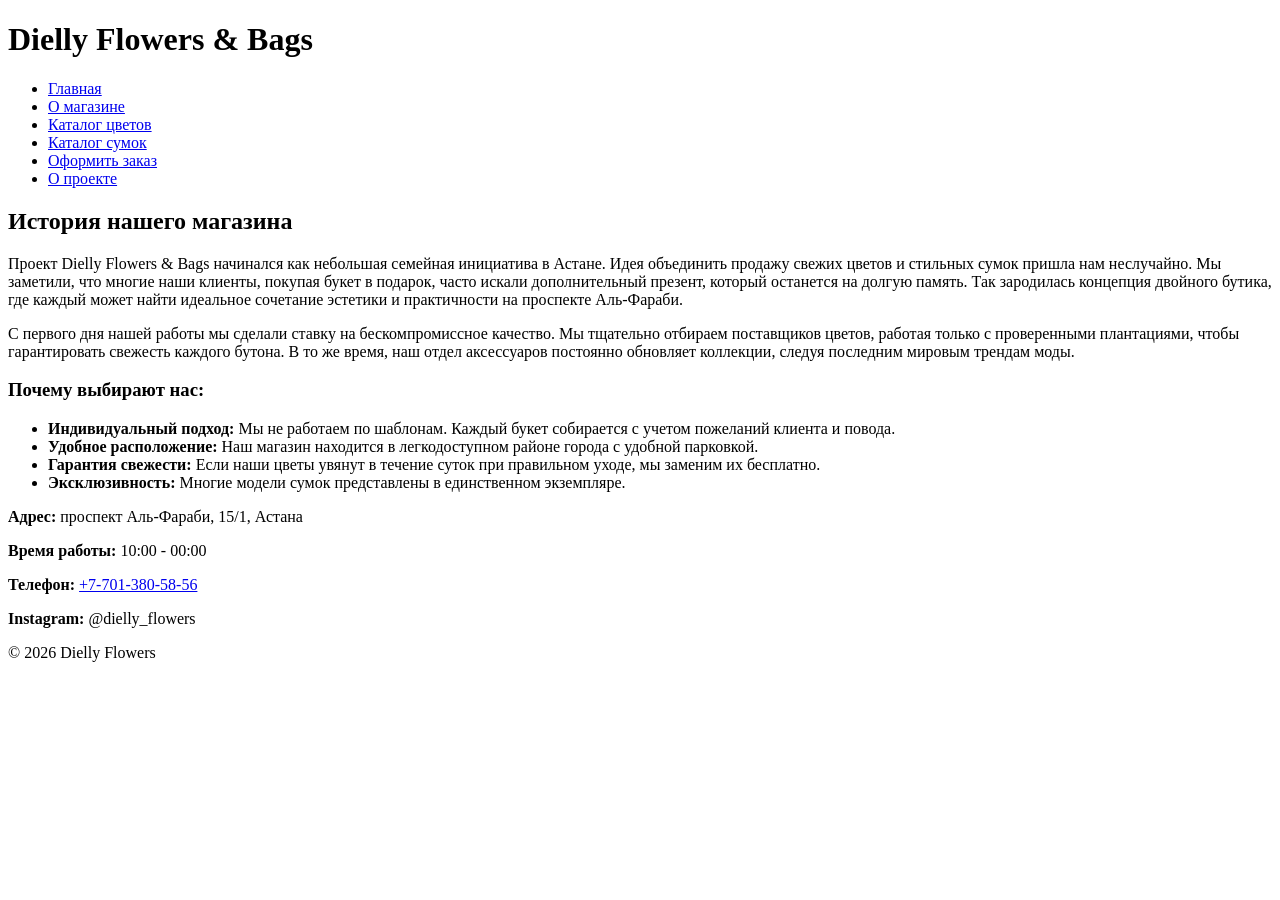
==== about.html @ 7dfc2966 "Complete Rasul's pages: index update, about, and bags" ====
<!DOCTYPE html>
<html lang="ru">
<head>
    <meta charset="UTF-8">
    <meta name="viewport" content="width=device-width, initial-scale=1.0">
    <!-- Автор страницы: Расул Тажгулов -->
    <meta name="author" content="Расул Тажгулов">
    <title>Dielly Flowers — О магазине</title>
</head>
<body>
    <header>
        <h1>Dielly Flowers & Bags</h1>
        <nav>
            <ul>
                <li><a href="index.html">Главная</a></li>
                <li><a href="about.html">О магазине</a></li>
                <li><a href="flowers.html">Каталог цветов</a></li>
                <li><a href="bags.html">Каталог сумок</a></li>
                <li><a href="order.html">Оформить заказ</a></li>
                <li><a href="colophon.html">О проекте</a></li>
            </ul>
        </nav>
    </header>

    <main>
        <section>
            <h2>История нашего магазина</h2>
            <p>Проект Dielly Flowers & Bags начинался как небольшая семейная инициатива в Астане. Идея объединить продажу свежих цветов и стильных сумок пришла нам неслучайно. Мы заметили, что многие наши клиенты, покупая букет в подарок, часто искали дополнительный презент, который останется на долгую память. Так зародилась концепция двойного бутика, где каждый может найти идеальное сочетание эстетики и практичности на проспекте Аль-Фараби.</p>
            <p>С первого дня нашей работы мы сделали ставку на бескомпромиссное качество. Мы тщательно отбираем поставщиков цветов, работая только с проверенными плантациями, чтобы гарантировать свежесть каждого бутона. В то же время, наш отдел аксессуаров постоянно обновляет коллекции, следуя последним мировым трендам моды.</p>
            
            <h3>Почему выбирают нас:</h3>
            <ul>
                <li><strong>Индивидуальный подход:</strong> Мы не работаем по шаблонам. Каждый букет собирается с учетом пожеланий клиента и повода.</li>
                <li><strong>Удобное расположение:</strong> Наш магазин находится в легкодоступном районе города с удобной парковкой.</li>
                <li><strong>Гарантия свежести:</strong> Если наши цветы увянут в течение суток при правильном уходе, мы заменим их бесплатно.</li>
                <li><strong>Эксклюзивность:</strong> Многие модели сумок представлены в единственном экземпляре.</li>
            </ul>
        </section>
    </main>

    <footer>
        <p><strong>Адрес:</strong> проспект Аль-Фараби, 15/1, Астана</p>
        <p><strong>Время работы:</strong> 10:00 - 00:00</p>
        <p><strong>Телефон:</strong> <a href="tel:+77013805856">+7-701-380-58-56</a></p>
        <p><strong>Instagram:</strong> @dielly_flowers</p>
        <p>&copy; 2026 Dielly Flowers</p>
    </footer>
</body>
</html>
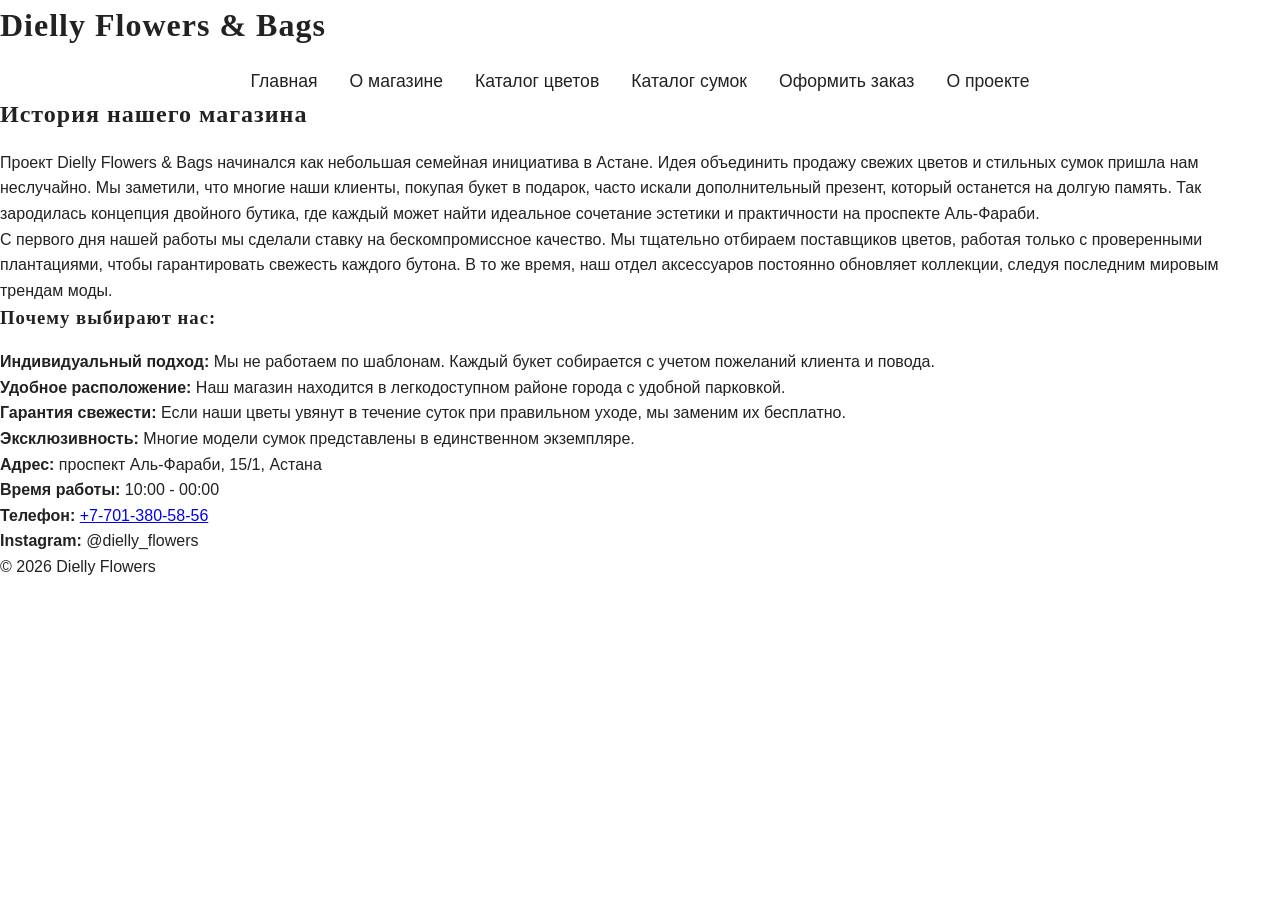
==== commit 12d56aec: "Update HTML structure and add base CSS" ====
--- a/about.html
+++ b/about.html
@@ -6,6 +6,8 @@
     <!-- Автор страницы: Расул Тажгулов -->
     <meta name="author" content="Расул Тажгулов">
     <title>Dielly Flowers — О магазине</title>
+    <link rel="stylesheet" href="base.css">
+    <link rel="stylesheet" href="rasul.css">
 </head>
 <body>
     <header>
@@ -46,4 +48,4 @@
         <p>&copy; 2026 Dielly Flowers</p>
     </footer>
 </body>
-</html>+</html>
--- a/base.css
+++ b/base.css
@@ -0,0 +1,59 @@
+/* 
+Цветовая палитра проекта:
+1. #ffffff (Белый) - Чистый фон для секций
+2. rgb(34, 34, 34) - Темно-серый для основного текста (читабельность)
+3. rgba(233, 30, 99, 0.8) - Розовый акцент для кнопок и важных элементов
+4. #f5f5f5 - Светло-серый для фона форм
+5. hotpink (Named color) - Цвет для эффектов наведения (hover)
+*/
+
+/* Универсальный селектор (*) и Box Model */
+* {
+    box-sizing: border-box; 
+    margin: 0;
+    padding: 0;
+}
+
+body {
+    /* 1-е семейство шрифтов с fallback */
+    font-family: 'Segoe UI', Tahoma, Geneva, Verdana, sans-serif; 
+    color: rgb(34, 34, 34);
+    font-size: 16px;
+    line-height: 1.6;
+    /* Margin collapse объяснение: У body margin 0. Если бы у тега h2 внутри был margin-top, 
+       без padding'а у body их отступы "схлопнулись" бы (margin collapse), сдвинув сам body вниз. */
+}
+
+h1, h2, h3, legend {
+    /* 2-е семейство шрифтов */
+    font-family: 'Georgia', serif; 
+    font-weight: 700;
+    letter-spacing: 1px;
+    margin-bottom: 1rem;
+}
+
+.main-header {
+    background-color: #ffffff;
+    border-bottom: 2px solid #f5f5f5;
+    padding: 1rem 2rem;
+}
+
+/* Flexbox для навигации */
+nav ul {
+    display: flex;
+    justify-content: center;
+    align-items: center;
+    gap: 2rem;
+    list-style: none; /* Убираем точки */
+}
+
+nav a {
+    text-decoration: none;
+    color: rgb(34, 34, 34);
+    font-size: 1.1rem;
+}
+
+/* Pseudo-classes */
+nav a:hover, nav a:focus {
+    color: hotpink;
+}
--- a/rasul.css
+++ b/rasul.css
@@ -0,0 +1,139 @@
+/* 1. Центрирование №1 (через margin auto) */
+.container {
+    width: 95%;
+    max-width: 1200px;
+    margin: 2rem auto; 
+}
+
+/* 2. Grid Layout (Сплит-экран 60/40) */
+/* Почему Grid, а не Flex: Grid идеально подходит для жесткого двумерного каркаса страницы, 
+   гарантируя точные пропорции 6/4 (fr) колонок независимо от внутреннего контента. */
+.auth-split-layout {
+    display: grid;
+    grid-template-columns: minmax(300px, 6fr) 4fr;
+    gap: 2rem;
+}
+
+/* Демонстрация элемента, занимающего несколько колонок (span) - для будущих каталогов */
+.grid-full-width-demo {
+    grid-column: 1 / span 2;
+}
+
+/* 3. Демонстрация Float и Clear */
+.float-img {
+    float: left;
+    width: 45%;
+    margin-right: 1.5rem;
+    border: 3px solid rgba(233, 30, 99, 0.8); 
+}
+
+.clearfix {
+    clear: both;
+    /* Если убрать clear: both, родительский контейнер может "схлопнуться" по высоте 
+       и не будет обхватывать плавающую картинку, ломая верстку ниже. */
+}
+
+/* 4. Flex-контейнер для внутренних элементов с wrap */
+fieldset {
+    display: flex;
+    flex-direction: column;
+    flex-wrap: wrap;
+    background-color: #ffffff;
+    padding: 2rem;
+    border: 1px solid #ccc;
+    position: relative; /* Relative: контейнер для абсолютных элементов внутри */
+}
+
+/* 5. Позиционирование: Static (по умолчанию) */
+.static-text {
+    position: static; 
+}
+
+/* 6. Позиционирование: Fixed (Кнопка чата висит на экране) */
+.chat-widget {
+    position: fixed;
+    bottom: 20px;
+    right: 20px;
+    background-color: rgb(34, 34, 34);
+    color: #ffffff;
+    padding: 10px 20px;
+    border-radius: 5px;
+    z-index: 100;
+}
+
+/* 7. Позиционирование: Absolute и Центрирование №3 (через transform) */
+.absolute-center-demo span {
+    position: absolute;
+    top: 50%;
+    left: 50%;
+    transform: translate(-50%, -50%);
+}
+
+/* 8. Центрирование №2 (через Flex) для футера */
+.flex-center {
+    display: flex;
+    justify-content: center;
+    align-items: center;
+    padding: 1.5rem;
+}
+
+/* --- СЕЛЕКТОРЫ И ИХ ДЕМОНСТРАЦИЯ --- */
+
+/* Attribute selector */
+input[type="text"], input[type="tel"], select {
+    width: 100%;
+    padding: 0.8rem;
+    margin-bottom: 1.5rem;
+    border: 1px solid #ccc;
+}
+
+/* Sibling (+) */
+label + input {
+    background-color: #fcfcfc;
+}
+
+/* Child (>) */
+nav > ul {
+    padding: 0;
+}
+
+/* Pseudo-element (::before) */
+.auth-promo h2::before {
+    content: "🌸 ";
+}
+
+/* Structural pseudo-class (:first-child) */
+fieldset label:first-child {
+    font-weight: bold;
+}
+
+/* Группировка (запятые) */
+.auth-promo, .auth-form-area {
+    padding: 1rem;
+}
+
+/* --- SPECIFICITY EXPERIMENT (Эксперимент со специфичностью) --- */
+
+/* Правило А: Селектор тега внутри класса. Вес: 0, 1, 1 */
+.auth-form-area button {
+    background-color: rgb(34, 34, 34);
+    color: white;
+}
+
+/* Правило Б: Селектор двух классов. Вес: 0, 2, 0 */
+.order-form .submit-btn {
+    background-color: rgba(233, 30, 99, 0.8);
+    color: white;
+    padding: 1rem;
+    border: none;
+    cursor: pointer;
+}
+/* Разрешение конфликта: Правило Б побеждает, так как вес 0,2,0 больше, чем 0,1,1. 
+   Чтобы это работало без !important, мы просто добавили класс .submit-btn на нашу кнопку в HTML. */
+
+
+/* Демонстрация !important */
+#order-title {
+    /* !important используется ТОЛЬКО здесь, чтобы гарантированно перебить любые стили для главного заголовка страницы */
+    font-size: 2.2rem !important;
+}
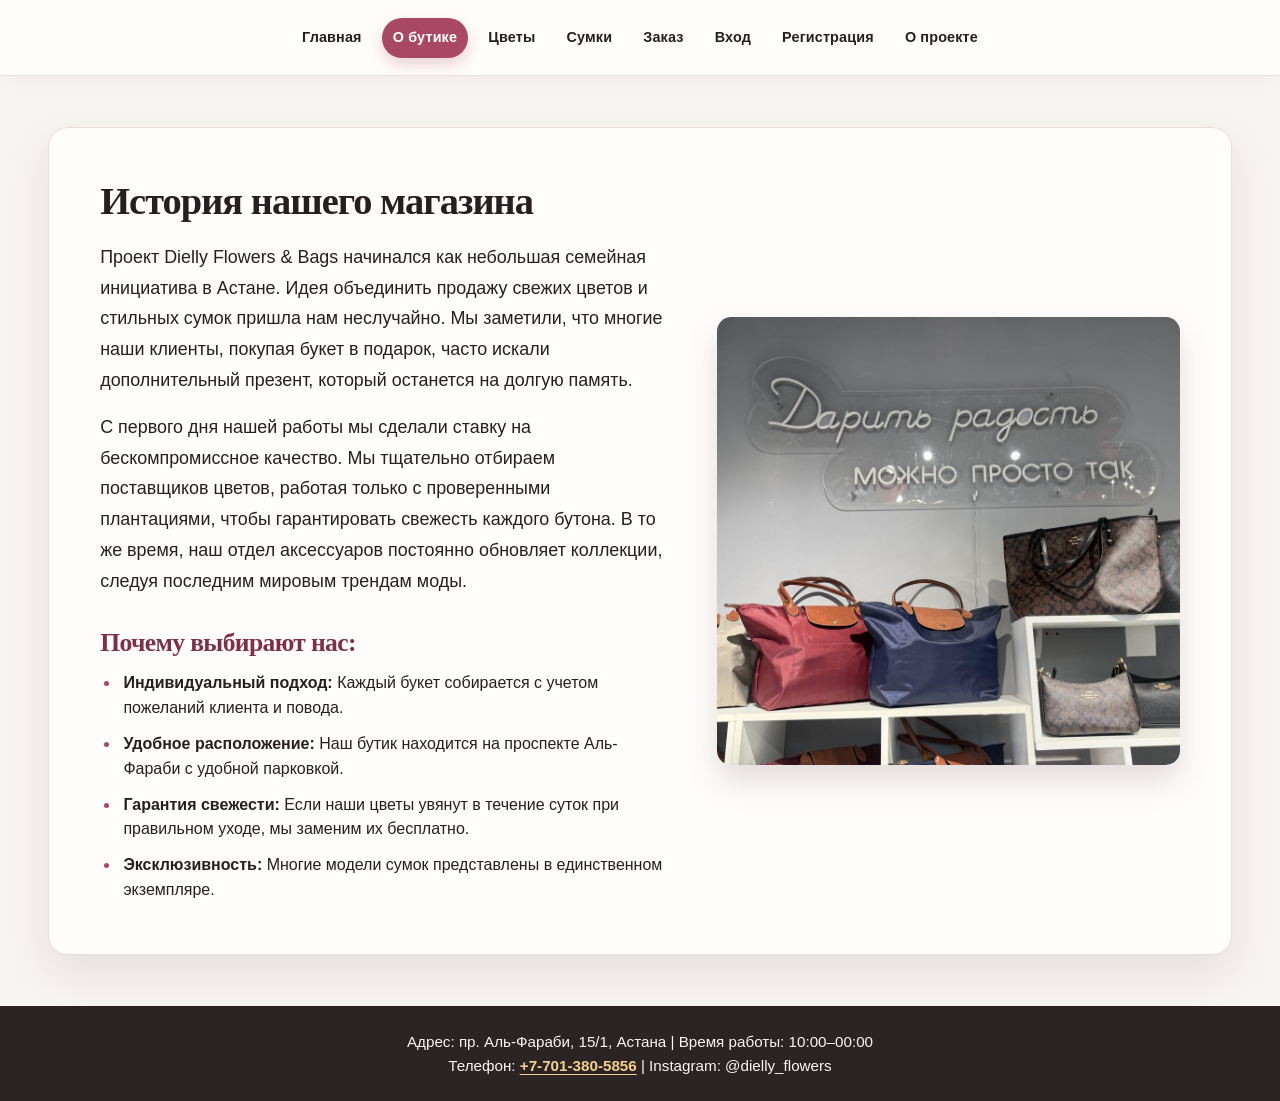
==== commit e8e2eacb: "feat(auth): implement 60/40 CSS Grid split-layout for login and register pages" ====
--- a/about.html
+++ b/about.html
@@ -3,49 +3,51 @@
 <head>
     <meta charset="UTF-8">
     <meta name="viewport" content="width=device-width, initial-scale=1.0">
-    <!-- Автор страницы: Расул Тажгулов -->
-    <meta name="author" content="Расул Тажгулов">
-    <title>Dielly Flowers — О магазине</title>
-    <link rel="stylesheet" href="base.css">
-    <link rel="stylesheet" href="rasul.css">
+    <meta name="author" content="Rassul Tazhgulov">
+    <title>О бутике — Dielly Flowers &amp; Bags</title>
+    <link rel="stylesheet" href="css/base.css">
+    <link rel="stylesheet" href="css/rasul.css">
 </head>
 <body>
     <header>
-        <h1>Dielly Flowers & Bags</h1>
         <nav>
             <ul>
                 <li><a href="index.html">Главная</a></li>
-                <li><a href="about.html">О магазине</a></li>
-                <li><a href="flowers.html">Каталог цветов</a></li>
-                <li><a href="bags.html">Каталог сумок</a></li>
-                <li><a href="order.html">Оформить заказ</a></li>
+                <li><a href="about.html" class="active">О бутике</a></li>
+                <li><a href="flowers.html">Цветы</a></li>
+                <li><a href="bags.html">Сумки</a></li>
+                <li><a href="order.html">Заказ</a></li>
+                <li><a href="login.html">Вход</a></li>
+                <li><a href="register.html">Регистрация</a></li>
                 <li><a href="colophon.html">О проекте</a></li>
             </ul>
         </nav>
     </header>
 
     <main>
-        <section>
-            <h2>История нашего магазина</h2>
-            <p>Проект Dielly Flowers & Bags начинался как небольшая семейная инициатива в Астане. Идея объединить продажу свежих цветов и стильных сумок пришла нам неслучайно. Мы заметили, что многие наши клиенты, покупая букет в подарок, часто искали дополнительный презент, который останется на долгую память. Так зародилась концепция двойного бутика, где каждый может найти идеальное сочетание эстетики и практичности на проспекте Аль-Фараби.</p>
-            <p>С первого дня нашей работы мы сделали ставку на бескомпромиссное качество. Мы тщательно отбираем поставщиков цветов, работая только с проверенными плантациями, чтобы гарантировать свежесть каждого бутона. В то же время, наш отдел аксессуаров постоянно обновляет коллекции, следуя последним мировым трендам моды.</p>
-            
-            <h3>Почему выбирают нас:</h3>
-            <ul>
-                <li><strong>Индивидуальный подход:</strong> Мы не работаем по шаблонам. Каждый букет собирается с учетом пожеланий клиента и повода.</li>
-                <li><strong>Удобное расположение:</strong> Наш магазин находится в легкодоступном районе города с удобной парковкой.</li>
-                <li><strong>Гарантия свежести:</strong> Если наши цветы увянут в течение суток при правильном уходе, мы заменим их бесплатно.</li>
-                <li><strong>Эксклюзивность:</strong> Многие модели сумок представлены в единственном экземпляре.</li>
-            </ul>
+        <section class="about-container">
+            <article class="about-content">
+                <h2>История нашего магазина</h2>
+                <p>Проект Dielly Flowers &amp; Bags начинался как небольшая семейная инициатива в Астане. Идея объединить продажу свежих цветов и стильных сумок пришла нам неслучайно. Мы заметили, что многие наши клиенты, покупая букет в подарок, часто искали дополнительный презент, который останется на долгую память.</p>
+                <p>С первого дня нашей работы мы сделали ставку на бескомпромиссное качество. Мы тщательно отбираем поставщиков цветов, работая только с проверенными плантациями, чтобы гарантировать свежесть каждого бутона. В то же время, наш отдел аксессуаров постоянно обновляет коллекции, следуя последним мировым трендам моды.</p>
+                <h3>Почему выбирают нас:</h3>
+                <ul>
+                    <li><strong>Индивидуальный подход:</strong> Каждый букет собирается с учетом пожеланий клиента и повода.</li>
+                    <li><strong>Удобное расположение:</strong> Наш бутик находится на проспекте Аль-Фараби с удобной парковкой.</li>
+                    <li><strong>Гарантия свежести:</strong> Если наши цветы увянут в течение суток при правильном уходе, мы заменим их бесплатно.</li>
+                    <li><strong>Эксклюзивность:</strong> Многие модели сумок представлены в единственном экземпляре.</li>
+                </ul>
+            </article>
+
+            <aside class="about-image">
+                <img src="images/1/about.jpg" alt="Витрина магазина Dielly с сумками и неоновой вывеской">
+            </aside>
         </section>
     </main>
 
     <footer>
-        <p><strong>Адрес:</strong> проспект Аль-Фараби, 15/1, Астана</p>
-        <p><strong>Время работы:</strong> 10:00 - 00:00</p>
-        <p><strong>Телефон:</strong> <a href="tel:+77013805856">+7-701-380-58-56</a></p>
-        <p><strong>Instagram:</strong> @dielly_flowers</p>
-        <p>&copy; 2026 Dielly Flowers</p>
+        <p>Адрес: пр. Аль-Фараби, 15/1, Астана | Время работы: 10:00–00:00</p>
+        <p>Телефон: <a href="tel:+77013805856">+7-701-380-5856</a> | Instagram: @dielly_flowers</p>
     </footer>
 </body>
 </html>
--- a/css/base.css
+++ b/css/base.css
@@ -0,0 +1,371 @@
+:root {
+    --ink: #25201f;
+    --muted: #756c68;
+    --paper: #fffdfb;
+    --canvas: #f8f4f1;
+    --line: #e9dfda;
+    --rose: #a94865;
+    --rose-dark: #7d3049;
+    --gold: #c69a56;
+    --shadow: 0 18px 45px rgba(58, 34, 39, 0.10);
+    --radius: 1.25rem;
+}
+
+* {
+    box-sizing: border-box;
+}
+
+html {
+    min-width: 320px;
+    scroll-behavior: smooth;
+}
+
+body {
+    min-height: 100vh;
+    margin: 0;
+    display: flex;
+    flex-direction: column;
+    background: var(--canvas);
+    color: var(--ink);
+    font-family: "Segoe UI", Tahoma, Geneva, Verdana, sans-serif;
+    font-size: 16px;
+    line-height: 1.5;
+    -webkit-font-smoothing: antialiased;
+}
+
+img {
+    display: block;
+    max-width: 100%;
+}
+
+a {
+    color: var(--rose-dark);
+    text-underline-offset: 0.2em;
+}
+
+a:hover,
+a:focus-visible {
+    color: var(--rose);
+}
+
+p {
+    margin: 0;
+    font-size: clamp(1rem, 0.96rem + 0.2vw, 1.125rem);
+    line-height: 1.72;
+}
+
+h1,
+h2,
+h3,
+h4,
+h5,
+h6 {
+    margin: 0;
+    color: var(--ink);
+    font-family: Georgia, "Times New Roman", serif;
+    font-weight: 600;
+    line-height: 1.12;
+    letter-spacing: -0.025em;
+}
+
+h1 {
+    font-size: clamp(2.35rem, 4vw, 4.25rem);
+}
+
+h2 {
+    font-size: clamp(1.9rem, 3vw, 3rem);
+}
+
+h3 {
+    font-size: clamp(1.3rem, 2vw, 1.7rem);
+}
+
+header {
+    position: sticky;
+    top: 0;
+    z-index: 10;
+    border-bottom: 1px solid rgba(233, 223, 218, 0.9);
+    background: rgba(255, 253, 251, 0.94);
+    box-shadow: 0 4px 24px rgba(58, 34, 39, 0.04);
+    backdrop-filter: blur(14px);
+}
+
+nav {
+    width: min(100% - 2rem, 80rem);
+    margin: 0 auto;
+}
+
+nav ul {
+    display: flex;
+    flex-wrap: wrap;
+    align-items: center;
+    justify-content: center;
+    gap: 0.35rem 0.55rem;
+    min-height: 4.7rem;
+    margin: 0;
+    padding: 0.6rem 0;
+    list-style: none;
+}
+
+nav a {
+    display: inline-flex;
+    align-items: center;
+    min-height: 2.5rem;
+    padding: 0.45rem 0.7rem;
+    border-radius: 999px;
+    color: var(--ink);
+    font-size: 0.9rem;
+    font-weight: 700;
+    letter-spacing: 0.01em;
+    text-decoration: none;
+    transition: background-color 180ms ease, color 180ms ease, transform 180ms ease;
+}
+
+nav a:hover,
+nav a:focus-visible {
+    background: #f6eaee;
+    color: var(--rose-dark);
+}
+
+nav a.active {
+    background: var(--rose);
+    color: #fff;
+    box-shadow: 0 7px 16px rgba(169, 72, 101, 0.24);
+}
+
+nav a:focus-visible,
+input:focus-visible,
+select:focus-visible,
+textarea:focus-visible,
+button:focus-visible {
+    outline: 3px solid rgba(198, 154, 86, 0.6);
+    outline-offset: 3px;
+}
+
+main {
+    width: min(100% - 2rem, 80rem);
+    flex: 1;
+    margin: 0 auto;
+    padding: clamp(2rem, 4vw, 4.5rem) 0;
+}
+
+main:has(.auth-split-layout) {
+    width: 100%;
+    max-width: none;
+    padding: 0;
+}
+
+footer {
+    margin-top: auto;
+    padding: 1.5rem 1rem;
+    background: #2c2424;
+    color: #fbf6f3;
+    text-align: center;
+}
+
+footer p {
+    font-size: 0.95rem;
+    line-height: 1.55;
+}
+
+footer a {
+    color: #f3cf8d;
+    font-weight: 700;
+}
+
+form {
+    width: 100%;
+}
+
+main > section > form {
+    max-width: 42rem;
+    margin: 0 auto;
+    padding: clamp(1.25rem, 4vw, 2.5rem);
+    border: 1px solid var(--line);
+    border-radius: var(--radius);
+    background: var(--paper);
+    box-shadow: var(--shadow);
+}
+
+fieldset {
+    min-width: 0;
+    margin: 0;
+    padding: clamp(1.2rem, 3vw, 2rem);
+    border: 1px solid var(--line);
+    border-radius: 0.9rem;
+}
+
+legend {
+    padding: 0 0.55rem;
+    color: var(--rose-dark);
+    font-family: Georgia, "Times New Roman", serif;
+    font-size: clamp(1.35rem, 2vw, 1.7rem);
+    font-weight: 600;
+}
+
+label {
+    display: block;
+    margin: 1.1rem 0 0.45rem;
+    color: var(--ink);
+    font-size: 0.95rem;
+    font-weight: 700;
+}
+
+input,
+select,
+textarea {
+    width: 100%;
+    min-height: 3rem;
+    padding: 0.7rem 0.8rem;
+    border: 1px solid #d9cbc6;
+    border-radius: 0.65rem;
+    background: #fff;
+    color: var(--ink);
+    font: inherit;
+    line-height: 1.4;
+    transition: border-color 180ms ease, box-shadow 180ms ease;
+}
+
+textarea {
+    min-height: 7rem;
+    resize: vertical;
+}
+
+input:focus,
+select:focus,
+textarea:focus {
+    border-color: var(--rose);
+    box-shadow: 0 0 0 4px rgba(169, 72, 101, 0.12);
+    outline: none;
+}
+
+button,
+.buy-btn {
+    display: inline-flex;
+    align-items: center;
+    justify-content: center;
+    min-height: 3rem;
+    padding: 0.7rem 1.2rem;
+    border: 1px solid transparent;
+    border-radius: 999px;
+    background: var(--rose);
+    color: #fff;
+    font: inherit;
+    font-weight: 700;
+    text-decoration: none;
+    cursor: pointer;
+    transition: background-color 180ms ease, box-shadow 180ms ease, transform 180ms ease;
+}
+
+button:hover,
+.buy-btn:hover,
+button:focus-visible,
+.buy-btn:focus-visible {
+    background: var(--rose-dark);
+    color: #fff;
+    box-shadow: 0 10px 20px rgba(125, 48, 73, 0.22);
+    transform: translateY(-1px);
+}
+
+.auth-split-layout {
+    display: grid;
+    grid-template-columns: 60% 40%;
+    width: 100%;
+    min-height: max(36rem, calc(100dvh - 9.25rem));
+    margin: 0;
+    overflow: hidden;
+    background: var(--paper);
+    box-shadow: 0 20px 48px rgba(58, 34, 39, 0.11);
+}
+
+.auth-promo,
+.auth-form-area {
+    min-width: 0;
+}
+
+.auth-promo {
+    display: flex;
+    flex-direction: column;
+    justify-content: center;
+    padding: clamp(2rem, 5vw, 5.5rem);
+    background: linear-gradient(135deg, rgba(92, 31, 52, 0.9), rgba(169, 72, 101, 0.66)), #8f4057;
+    color: #fff;
+}
+
+.auth-promo h2 {
+    max-width: 11ch;
+    color: #fff;
+}
+
+.auth-promo p {
+    max-width: 38rem;
+    margin-top: 1.25rem;
+    color: rgba(255, 255, 255, 0.9);
+}
+
+.auth-promo img {
+    width: min(100%, 32rem);
+    max-height: 20rem;
+    margin-top: 2rem;
+    border: 5px solid rgba(255, 255, 255, 0.52);
+    border-radius: 1rem;
+    object-fit: cover;
+    box-shadow: 0 18px 34px rgba(42, 17, 26, 0.28);
+}
+
+.auth-form-area {
+    display: grid;
+    place-items: center;
+    padding: clamp(1.5rem, 4vw, 4.5rem);
+    background: var(--paper);
+}
+
+.auth-form-area form {
+    width: min(100%, 28rem);
+}
+
+.auth-form-area fieldset {
+    background: #fff;
+    box-shadow: var(--shadow);
+}
+
+.auth-form-area form > p {
+    margin-top: 1rem;
+    text-align: center;
+    font-size: 0.98rem;
+}
+
+.auth-form-area button {
+    width: 100%;
+    margin-top: 1.5rem;
+}
+
+@media (max-width: 760px) {
+    nav ul {
+        gap: 0.15rem;
+    }
+
+    nav a {
+        min-height: 2.25rem;
+        padding: 0.35rem 0.55rem;
+        font-size: 0.8rem;
+    }
+
+    main {
+        width: min(100% - 1.25rem, 80rem);
+        padding: 1.5rem 0 2.75rem;
+    }
+
+    .auth-split-layout {
+        grid-template-columns: 1fr;
+        min-height: auto;
+    }
+
+    .auth-promo {
+        min-height: 29rem;
+    }
+
+    .auth-form-area {
+        padding-block: 2.5rem;
+    }
+}
--- a/css/rasul.css
+++ b/css/rasul.css
@@ -0,0 +1,144 @@
+.catalog-grid {
+    display: grid;
+    grid-template-columns: repeat(auto-fit, minmax(min(100%, 16rem), 1fr));
+    gap: clamp(1rem, 2.5vw, 2rem);
+}
+
+.category-title {
+    grid-column: 1 / -1;
+    max-width: 18ch;
+    margin: 0 auto clamp(0.5rem, 2vw, 1.5rem);
+    text-align: center;
+}
+
+.product-card {
+    position: relative;
+    display: flex;
+    flex-direction: column;
+    align-items: flex-start;
+    min-width: 0;
+    min-height: 100%;
+    padding: 1rem;
+    overflow: hidden;
+    border: 1px solid var(--line);
+    border-radius: 1rem;
+    background: var(--paper);
+    box-shadow: 0 9px 24px rgba(58, 34, 39, 0.07);
+    transition: transform 180ms ease, box-shadow 180ms ease;
+}
+
+.product-card:hover {
+    transform: translateY(-5px);
+    box-shadow: 0 18px 34px rgba(58, 34, 39, 0.13);
+}
+
+.product-card img {
+    width: 100%;
+    aspect-ratio: 4 / 4.5;
+    border-radius: 0.7rem;
+    object-fit: cover;
+}
+
+.product-card h3 {
+    margin-top: 1.1rem;
+}
+
+.product-card p {
+    margin-top: 0.55rem;
+    color: var(--muted);
+    font-size: 1rem;
+}
+
+.product-price {
+    margin: 1.1rem 0;
+    color: var(--rose-dark);
+    font-size: 1.3rem;
+    font-weight: 800;
+}
+
+.product-card .buy-btn {
+    width: 100%;
+    margin-top: auto;
+}
+
+.badge-hit {
+    position: absolute;
+    top: 1.65rem;
+    left: 1.65rem;
+    z-index: 1;
+    padding: 0.35rem 0.65rem;
+    border-radius: 999px;
+    background: var(--gold);
+    color: #33251f;
+    font-size: 0.78rem;
+    font-weight: 800;
+    letter-spacing: 0.02em;
+}
+
+.about-container {
+    display: grid;
+    grid-template-columns: minmax(0, 1.1fr) minmax(16rem, 0.9fr);
+    align-items: center;
+    gap: clamp(1.5rem, 4vw, 4rem);
+    max-width: 74rem;
+    margin: 0 auto;
+    padding: clamp(1.5rem, 4vw, 3.5rem);
+    border: 1px solid var(--line);
+    border-radius: var(--radius);
+    background: var(--paper);
+    box-shadow: var(--shadow);
+}
+
+.about-content h2 {
+    margin-bottom: 1.2rem;
+}
+
+.about-content h3 {
+    margin-top: 2rem;
+    margin-bottom: 0.85rem;
+    color: var(--rose-dark);
+}
+
+.about-content p + p {
+    margin-top: 1rem;
+}
+
+.about-content ul {
+    display: grid;
+    gap: 0.7rem;
+    margin: 0;
+    padding-left: 1.25rem;
+}
+
+.about-content li {
+    padding-left: 0.2rem;
+    font-size: 1rem;
+    line-height: 1.55;
+}
+
+.about-content li::marker {
+    color: var(--rose);
+}
+
+.about-image img {
+    width: 100%;
+    min-height: 28rem;
+    border-radius: 0.9rem;
+    object-fit: cover;
+    box-shadow: 0 16px 32px rgba(58, 34, 39, 0.15);
+}
+
+@media (max-width: 760px) {
+    .about-container {
+        grid-template-columns: 1fr;
+    }
+
+    .about-image {
+        order: -1;
+    }
+
+    .about-image img {
+        min-height: 19rem;
+        max-height: 28rem;
+    }
+}
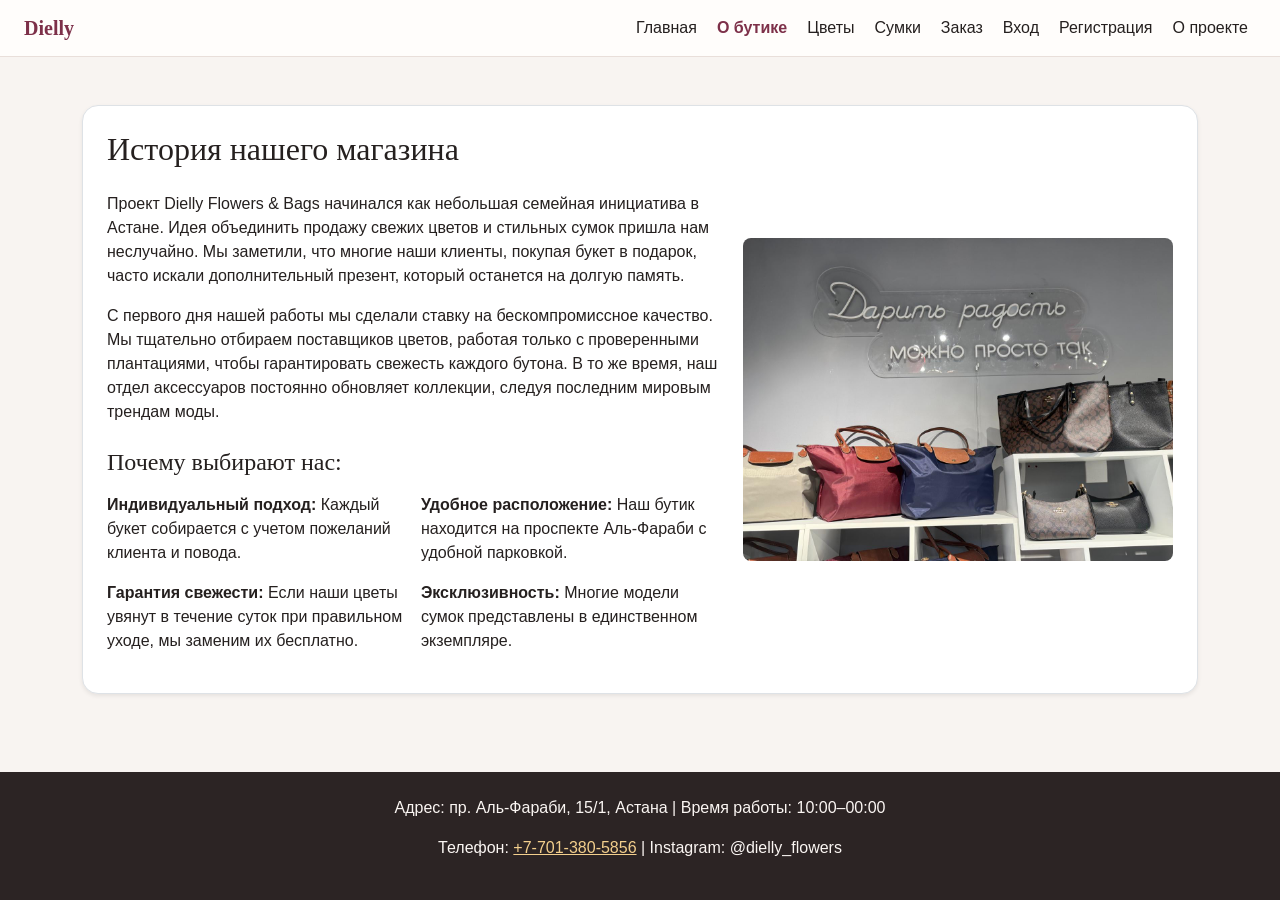
==== commit d186e8cc: "Add Bootstrap layout" ====
--- a/about.html
+++ b/about.html
@@ -5,49 +5,63 @@
     <meta name="viewport" content="width=device-width, initial-scale=1.0">
     <meta name="author" content="Rassul Tazhgulov">
     <title>О бутике — Dielly Flowers &amp; Bags</title>
+    <!-- Bootstrap 5.3.8 -->
+    <link href="https://cdn.jsdelivr.net/npm/bootstrap@5.3.8/dist/css/bootstrap.min.css" rel="stylesheet" integrity="sha384-sRIl4kxILFvY47J16cr9ZwB07vP4J8+LH7qKQnuqkuIAvNWLzeN8tE5YBujZqJLB" crossorigin="anonymous">
     <link rel="stylesheet" href="css/base.css">
     <link rel="stylesheet" href="css/rasul.css">
 </head>
-<body>
-    <header>
-        <nav>
-            <ul>
-                <li><a href="index.html">Главная</a></li>
-                <li><a href="about.html" class="active">О бутике</a></li>
-                <li><a href="flowers.html">Цветы</a></li>
-                <li><a href="bags.html">Сумки</a></li>
-                <li><a href="order.html">Заказ</a></li>
-                <li><a href="login.html">Вход</a></li>
-                <li><a href="register.html">Регистрация</a></li>
-                <li><a href="colophon.html">О проекте</a></li>
-            </ul>
+<body class="d-flex flex-column min-vh-100">
+    <header class="site-header">
+        <nav class="navbar navbar-expand-xl" aria-label="Основная навигация">
+            <div class="container-fluid px-3 px-lg-4">
+                <a class="navbar-brand fw-semibold" href="index.html">Dielly</a>
+                <button class="navbar-toggler" type="button" data-bs-toggle="collapse" data-bs-target="#siteNav" aria-controls="siteNav" aria-expanded="false" aria-label="Открыть меню">
+                    <span class="navbar-toggler-icon"></span>
+                </button>
+                <div class="collapse navbar-collapse" id="siteNav">
+                    <ul class="navbar-nav ms-auto align-items-xl-center gap-xl-1">
+                        <li class="nav-item"><a class="nav-link" href="index.html">Главная</a></li>
+                        <li class="nav-item"><a class="nav-link active" aria-current="page" href="about.html">О бутике</a></li>
+                        <li class="nav-item"><a class="nav-link" href="flowers.html">Цветы</a></li>
+                        <li class="nav-item"><a class="nav-link" href="bags.html">Сумки</a></li>
+                        <li class="nav-item"><a class="nav-link" href="order.html">Заказ</a></li>
+                        <li class="nav-item"><a class="nav-link" href="login.html">Вход</a></li>
+                        <li class="nav-item"><a class="nav-link" href="register.html">Регистрация</a></li>
+                        <li class="nav-item"><a class="nav-link" href="colophon.html">О проекте</a></li>
+                    </ul>
+                </div>
+            </div>
         </nav>
     </header>
 
-    <main>
-        <section class="about-container">
-            <article class="about-content">
-                <h2>История нашего магазина</h2>
-                <p>Проект Dielly Flowers &amp; Bags начинался как небольшая семейная инициатива в Астане. Идея объединить продажу свежих цветов и стильных сумок пришла нам неслучайно. Мы заметили, что многие наши клиенты, покупая букет в подарок, часто искали дополнительный презент, который останется на долгую память.</p>
-                <p>С первого дня нашей работы мы сделали ставку на бескомпромиссное качество. Мы тщательно отбираем поставщиков цветов, работая только с проверенными плантациями, чтобы гарантировать свежесть каждого бутона. В то же время, наш отдел аксессуаров постоянно обновляет коллекции, следуя последним мировым трендам моды.</p>
-                <h3>Почему выбирают нас:</h3>
-                <ul>
-                    <li><strong>Индивидуальный подход:</strong> Каждый букет собирается с учетом пожеланий клиента и повода.</li>
-                    <li><strong>Удобное расположение:</strong> Наш бутик находится на проспекте Аль-Фараби с удобной парковкой.</li>
-                    <li><strong>Гарантия свежести:</strong> Если наши цветы увянут в течение суток при правильном уходе, мы заменим их бесплатно.</li>
-                    <li><strong>Эксклюзивность:</strong> Многие модели сумок представлены в единственном экземпляре.</li>
-                </ul>
-            </article>
+    <main class="container py-5">
+        <section class="bg-white border rounded-4 shadow-sm p-3 p-md-4">
+            <div class="row g-4 align-items-center">
+                <article class="col-12 col-lg-7">
+                    <h1 class="h2 mb-4">История нашего магазина</h1>
+                    <p>Проект Dielly Flowers &amp; Bags начинался как небольшая семейная инициатива в Астане. Идея объединить продажу свежих цветов и стильных сумок пришла нам неслучайно. Мы заметили, что многие наши клиенты, покупая букет в подарок, часто искали дополнительный презент, который останется на долгую память.</p>
+                    <p>С первого дня нашей работы мы сделали ставку на бескомпромиссное качество. Мы тщательно отбираем поставщиков цветов, работая только с проверенными плантациями, чтобы гарантировать свежесть каждого бутона. В то же время, наш отдел аксессуаров постоянно обновляет коллекции, следуя последним мировым трендам моды.</p>
+                    <h2 class="h4 mt-4 mb-3">Почему выбирают нас:</h2>
+                    <!-- Nested Bootstrap grid: the existing reasons form two columns on wider screens. -->
+                    <ul class="row g-3 list-unstyled">
+                        <li class="col-12 col-sm-6"><strong>Индивидуальный подход:</strong> Каждый букет собирается с учетом пожеланий клиента и повода.</li>
+                        <li class="col-12 col-sm-6"><strong>Удобное расположение:</strong> Наш бутик находится на проспекте Аль-Фараби с удобной парковкой.</li>
+                        <li class="col-12 col-sm-6"><strong>Гарантия свежести:</strong> Если наши цветы увянут в течение суток при правильном уходе, мы заменим их бесплатно.</li>
+                        <li class="col-12 col-sm-6"><strong>Эксклюзивность:</strong> Многие модели сумок представлены в единственном экземпляре.</li>
+                    </ul>
+                </article>
 
-            <aside class="about-image">
-                <img src="images/1/about.jpg" alt="Витрина магазина Dielly с сумками и неоновой вывеской">
-            </aside>
+                <aside class="col-12 col-lg-5 order-first order-lg-last">
+                    <img src="images/1/about.jpg" alt="Витрина магазина Dielly с сумками и неоновой вывеской" class="img-fluid rounded-3 about-photo">
+                </aside>
+            </div>
         </section>
     </main>
 
-    <footer>
+    <footer class="mt-auto py-4 text-center">
         <p>Адрес: пр. Аль-Фараби, 15/1, Астана | Время работы: 10:00–00:00</p>
         <p>Телефон: <a href="tel:+77013805856">+7-701-380-5856</a> | Instagram: @dielly_flowers</p>
     </footer>
+    <script src="https://cdn.jsdelivr.net/npm/bootstrap@5.3.8/dist/js/bootstrap.bundle.min.js" integrity="sha384-FKyoEForCGlyvwx9Hj09JcYn3nv7wiPVlz7YYwJrWVcXK/BmnVDxM+D2scQbITxI" crossorigin="anonymous"></script>
 </body>
 </html>
--- a/css/base.css
+++ b/css/base.css
@@ -1,371 +1,61 @@
 :root {
-    --ink: #25201f;
-    --muted: #756c68;
-    --paper: #fffdfb;
-    --canvas: #f8f4f1;
-    --line: #e9dfda;
     --rose: #a94865;
     --rose-dark: #7d3049;
-    --gold: #c69a56;
-    --shadow: 0 18px 45px rgba(58, 34, 39, 0.10);
-    --radius: 1.25rem;
-}
-
-* {
-    box-sizing: border-box;
-}
-
-html {
-    min-width: 320px;
-    scroll-behavior: smooth;
+    --canvas: #f8f4f1;
 }
 
 body {
-    min-height: 100vh;
-    margin: 0;
-    display: flex;
-    flex-direction: column;
     background: var(--canvas);
-    color: var(--ink);
-    font-family: "Segoe UI", Tahoma, Geneva, Verdana, sans-serif;
-    font-size: 16px;
-    line-height: 1.5;
-    -webkit-font-smoothing: antialiased;
+    color: #25201f;
+    font-family: "Segoe UI", Tahoma, sans-serif;
 }
 
-img {
-    display: block;
-    max-width: 100%;
+h1, h2, h3, .navbar-brand, legend {
+    font-family: Georgia, "Times New Roman", serif;
 }
 
-a {
-    color: var(--rose-dark);
-    text-underline-offset: 0.2em;
+a { color: var(--rose-dark); }
+a:hover { color: var(--rose); }
+
+.site-header {
+    background: #fffdfb;
+    border-bottom: 1px solid #e9dfda;
 }
 
-a:hover,
-a:focus-visible {
-    color: var(--rose);
+.navbar-brand, .navbar-brand:hover { color: var(--rose-dark); }
+.navbar .nav-link { color: #25201f; }
+.navbar .nav-link:hover { color: var(--rose-dark); }
+.navbar .nav-link.active { color: var(--rose-dark); font-weight: 700; }
+
+.btn-primary {
+    --bs-btn-bg: var(--rose);
+    --bs-btn-border-color: var(--rose);
+    --bs-btn-hover-bg: var(--rose-dark);
+    --bs-btn-hover-border-color: var(--rose-dark);
+    --bs-btn-disabled-bg: var(--rose);
+    --bs-btn-disabled-border-color: var(--rose);
 }
 
-p {
-    margin: 0;
-    font-size: clamp(1rem, 0.96rem + 0.2vw, 1.125rem);
-    line-height: 1.72;
+.btn-outline-primary {
+    --bs-btn-color: var(--rose-dark);
+    --bs-btn-border-color: var(--rose);
+    --bs-btn-hover-bg: var(--rose);
+    --bs-btn-hover-border-color: var(--rose);
 }
 
-h1,
-h2,
-h3,
-h4,
-h5,
-h6 {
-    margin: 0;
-    color: var(--ink);
-    font-family: Georgia, "Times New Roman", serif;
-    font-weight: 600;
-    line-height: 1.12;
-    letter-spacing: -0.025em;
+.form-control:focus, .form-select:focus {
+    border-color: var(--rose);
+    box-shadow: 0 0 0 .25rem rgba(169, 72, 101, .15);
 }
 
-h1 {
-    font-size: clamp(2.35rem, 4vw, 4.25rem);
-}
+.product-price { color: var(--rose-dark); }
+.product-photo { aspect-ratio: 4 / 4.5; object-fit: cover; }
+.auth-promo { background: var(--rose-dark); }
+.auth-promo h2 { color: #fff; }
+.auth-photo { max-height: 20rem; object-fit: cover; }
+.auth-form { width: min(100%, 28rem); }
+.order-section { max-width: 42rem; }
 
-h2 {
-    font-size: clamp(1.9rem, 3vw, 3rem);
-}
-
-h3 {
-    font-size: clamp(1.3rem, 2vw, 1.7rem);
-}
-
-header {
-    position: sticky;
-    top: 0;
-    z-index: 10;
-    border-bottom: 1px solid rgba(233, 223, 218, 0.9);
-    background: rgba(255, 253, 251, 0.94);
-    box-shadow: 0 4px 24px rgba(58, 34, 39, 0.04);
-    backdrop-filter: blur(14px);
-}
-
-nav {
-    width: min(100% - 2rem, 80rem);
-    margin: 0 auto;
-}
-
-nav ul {
-    display: flex;
-    flex-wrap: wrap;
-    align-items: center;
-    justify-content: center;
-    gap: 0.35rem 0.55rem;
-    min-height: 4.7rem;
-    margin: 0;
-    padding: 0.6rem 0;
-    list-style: none;
-}
-
-nav a {
-    display: inline-flex;
-    align-items: center;
-    min-height: 2.5rem;
-    padding: 0.45rem 0.7rem;
-    border-radius: 999px;
-    color: var(--ink);
-    font-size: 0.9rem;
-    font-weight: 700;
-    letter-spacing: 0.01em;
-    text-decoration: none;
-    transition: background-color 180ms ease, color 180ms ease, transform 180ms ease;
-}
-
-nav a:hover,
-nav a:focus-visible {
-    background: #f6eaee;
-    color: var(--rose-dark);
-}
-
-nav a.active {
-    background: var(--rose);
-    color: #fff;
-    box-shadow: 0 7px 16px rgba(169, 72, 101, 0.24);
-}
-
-nav a:focus-visible,
-input:focus-visible,
-select:focus-visible,
-textarea:focus-visible,
-button:focus-visible {
-    outline: 3px solid rgba(198, 154, 86, 0.6);
-    outline-offset: 3px;
-}
-
-main {
-    width: min(100% - 2rem, 80rem);
-    flex: 1;
-    margin: 0 auto;
-    padding: clamp(2rem, 4vw, 4.5rem) 0;
-}
-
-main:has(.auth-split-layout) {
-    width: 100%;
-    max-width: none;
-    padding: 0;
-}
-
-footer {
-    margin-top: auto;
-    padding: 1.5rem 1rem;
-    background: #2c2424;
-    color: #fbf6f3;
-    text-align: center;
-}
-
-footer p {
-    font-size: 0.95rem;
-    line-height: 1.55;
-}
-
-footer a {
-    color: #f3cf8d;
-    font-weight: 700;
-}
-
-form {
-    width: 100%;
-}
-
-main > section > form {
-    max-width: 42rem;
-    margin: 0 auto;
-    padding: clamp(1.25rem, 4vw, 2.5rem);
-    border: 1px solid var(--line);
-    border-radius: var(--radius);
-    background: var(--paper);
-    box-shadow: var(--shadow);
-}
-
-fieldset {
-    min-width: 0;
-    margin: 0;
-    padding: clamp(1.2rem, 3vw, 2rem);
-    border: 1px solid var(--line);
-    border-radius: 0.9rem;
-}
-
-legend {
-    padding: 0 0.55rem;
-    color: var(--rose-dark);
-    font-family: Georgia, "Times New Roman", serif;
-    font-size: clamp(1.35rem, 2vw, 1.7rem);
-    font-weight: 600;
-}
-
-label {
-    display: block;
-    margin: 1.1rem 0 0.45rem;
-    color: var(--ink);
-    font-size: 0.95rem;
-    font-weight: 700;
-}
-
-input,
-select,
-textarea {
-    width: 100%;
-    min-height: 3rem;
-    padding: 0.7rem 0.8rem;
-    border: 1px solid #d9cbc6;
-    border-radius: 0.65rem;
-    background: #fff;
-    color: var(--ink);
-    font: inherit;
-    line-height: 1.4;
-    transition: border-color 180ms ease, box-shadow 180ms ease;
-}
-
-textarea {
-    min-height: 7rem;
-    resize: vertical;
-}
-
-input:focus,
-select:focus,
-textarea:focus {
-    border-color: var(--rose);
-    box-shadow: 0 0 0 4px rgba(169, 72, 101, 0.12);
-    outline: none;
-}
-
-button,
-.buy-btn {
-    display: inline-flex;
-    align-items: center;
-    justify-content: center;
-    min-height: 3rem;
-    padding: 0.7rem 1.2rem;
-    border: 1px solid transparent;
-    border-radius: 999px;
-    background: var(--rose);
-    color: #fff;
-    font: inherit;
-    font-weight: 700;
-    text-decoration: none;
-    cursor: pointer;
-    transition: background-color 180ms ease, box-shadow 180ms ease, transform 180ms ease;
-}
-
-button:hover,
-.buy-btn:hover,
-button:focus-visible,
-.buy-btn:focus-visible {
-    background: var(--rose-dark);
-    color: #fff;
-    box-shadow: 0 10px 20px rgba(125, 48, 73, 0.22);
-    transform: translateY(-1px);
-}
-
-.auth-split-layout {
-    display: grid;
-    grid-template-columns: 60% 40%;
-    width: 100%;
-    min-height: max(36rem, calc(100dvh - 9.25rem));
-    margin: 0;
-    overflow: hidden;
-    background: var(--paper);
-    box-shadow: 0 20px 48px rgba(58, 34, 39, 0.11);
-}
-
-.auth-promo,
-.auth-form-area {
-    min-width: 0;
-}
-
-.auth-promo {
-    display: flex;
-    flex-direction: column;
-    justify-content: center;
-    padding: clamp(2rem, 5vw, 5.5rem);
-    background: linear-gradient(135deg, rgba(92, 31, 52, 0.9), rgba(169, 72, 101, 0.66)), #8f4057;
-    color: #fff;
-}
-
-.auth-promo h2 {
-    max-width: 11ch;
-    color: #fff;
-}
-
-.auth-promo p {
-    max-width: 38rem;
-    margin-top: 1.25rem;
-    color: rgba(255, 255, 255, 0.9);
-}
-
-.auth-promo img {
-    width: min(100%, 32rem);
-    max-height: 20rem;
-    margin-top: 2rem;
-    border: 5px solid rgba(255, 255, 255, 0.52);
-    border-radius: 1rem;
-    object-fit: cover;
-    box-shadow: 0 18px 34px rgba(42, 17, 26, 0.28);
-}
-
-.auth-form-area {
-    display: grid;
-    place-items: center;
-    padding: clamp(1.5rem, 4vw, 4.5rem);
-    background: var(--paper);
-}
-
-.auth-form-area form {
-    width: min(100%, 28rem);
-}
-
-.auth-form-area fieldset {
-    background: #fff;
-    box-shadow: var(--shadow);
-}
-
-.auth-form-area form > p {
-    margin-top: 1rem;
-    text-align: center;
-    font-size: 0.98rem;
-}
-
-.auth-form-area button {
-    width: 100%;
-    margin-top: 1.5rem;
-}
-
-@media (max-width: 760px) {
-    nav ul {
-        gap: 0.15rem;
-    }
-
-    nav a {
-        min-height: 2.25rem;
-        padding: 0.35rem 0.55rem;
-        font-size: 0.8rem;
-    }
-
-    main {
-        width: min(100% - 1.25rem, 80rem);
-        padding: 1.5rem 0 2.75rem;
-    }
-
-    .auth-split-layout {
-        grid-template-columns: 1fr;
-        min-height: auto;
-    }
-
-    .auth-promo {
-        min-height: 29rem;
-    }
-
-    .auth-form-area {
-        padding-block: 2.5rem;
-    }
-}
+footer { background: #2c2424; color: #fbf6f3; }
+footer a { color: #f3cf8d; }
+footer a:hover { color: #fff; }
--- a/css/rasul.css
+++ b/css/rasul.css
@@ -1,144 +1,5 @@
-.catalog-grid {
-    display: grid;
-    grid-template-columns: repeat(auto-fit, minmax(min(100%, 16rem), 1fr));
-    gap: clamp(1rem, 2.5vw, 2rem);
-}
-
-.category-title {
-    grid-column: 1 / -1;
-    max-width: 18ch;
-    margin: 0 auto clamp(0.5rem, 2vw, 1.5rem);
-    text-align: center;
-}
-
-.product-card {
-    position: relative;
-    display: flex;
-    flex-direction: column;
-    align-items: flex-start;
-    min-width: 0;
-    min-height: 100%;
-    padding: 1rem;
-    overflow: hidden;
-    border: 1px solid var(--line);
-    border-radius: 1rem;
-    background: var(--paper);
-    box-shadow: 0 9px 24px rgba(58, 34, 39, 0.07);
-    transition: transform 180ms ease, box-shadow 180ms ease;
-}
-
-.product-card:hover {
-    transform: translateY(-5px);
-    box-shadow: 0 18px 34px rgba(58, 34, 39, 0.13);
-}
-
-.product-card img {
+.about-photo {
     width: 100%;
-    aspect-ratio: 4 / 4.5;
-    border-radius: 0.7rem;
+    max-height: 34rem;
     object-fit: cover;
 }
-
-.product-card h3 {
-    margin-top: 1.1rem;
-}
-
-.product-card p {
-    margin-top: 0.55rem;
-    color: var(--muted);
-    font-size: 1rem;
-}
-
-.product-price {
-    margin: 1.1rem 0;
-    color: var(--rose-dark);
-    font-size: 1.3rem;
-    font-weight: 800;
-}
-
-.product-card .buy-btn {
-    width: 100%;
-    margin-top: auto;
-}
-
-.badge-hit {
-    position: absolute;
-    top: 1.65rem;
-    left: 1.65rem;
-    z-index: 1;
-    padding: 0.35rem 0.65rem;
-    border-radius: 999px;
-    background: var(--gold);
-    color: #33251f;
-    font-size: 0.78rem;
-    font-weight: 800;
-    letter-spacing: 0.02em;
-}
-
-.about-container {
-    display: grid;
-    grid-template-columns: minmax(0, 1.1fr) minmax(16rem, 0.9fr);
-    align-items: center;
-    gap: clamp(1.5rem, 4vw, 4rem);
-    max-width: 74rem;
-    margin: 0 auto;
-    padding: clamp(1.5rem, 4vw, 3.5rem);
-    border: 1px solid var(--line);
-    border-radius: var(--radius);
-    background: var(--paper);
-    box-shadow: var(--shadow);
-}
-
-.about-content h2 {
-    margin-bottom: 1.2rem;
-}
-
-.about-content h3 {
-    margin-top: 2rem;
-    margin-bottom: 0.85rem;
-    color: var(--rose-dark);
-}
-
-.about-content p + p {
-    margin-top: 1rem;
-}
-
-.about-content ul {
-    display: grid;
-    gap: 0.7rem;
-    margin: 0;
-    padding-left: 1.25rem;
-}
-
-.about-content li {
-    padding-left: 0.2rem;
-    font-size: 1rem;
-    line-height: 1.55;
-}
-
-.about-content li::marker {
-    color: var(--rose);
-}
-
-.about-image img {
-    width: 100%;
-    min-height: 28rem;
-    border-radius: 0.9rem;
-    object-fit: cover;
-    box-shadow: 0 16px 32px rgba(58, 34, 39, 0.15);
-}
-
-@media (max-width: 760px) {
-    .about-container {
-        grid-template-columns: 1fr;
-    }
-
-    .about-image {
-        order: -1;
-    }
-
-    .about-image img {
-        min-height: 19rem;
-        max-height: 28rem;
-    }
-}
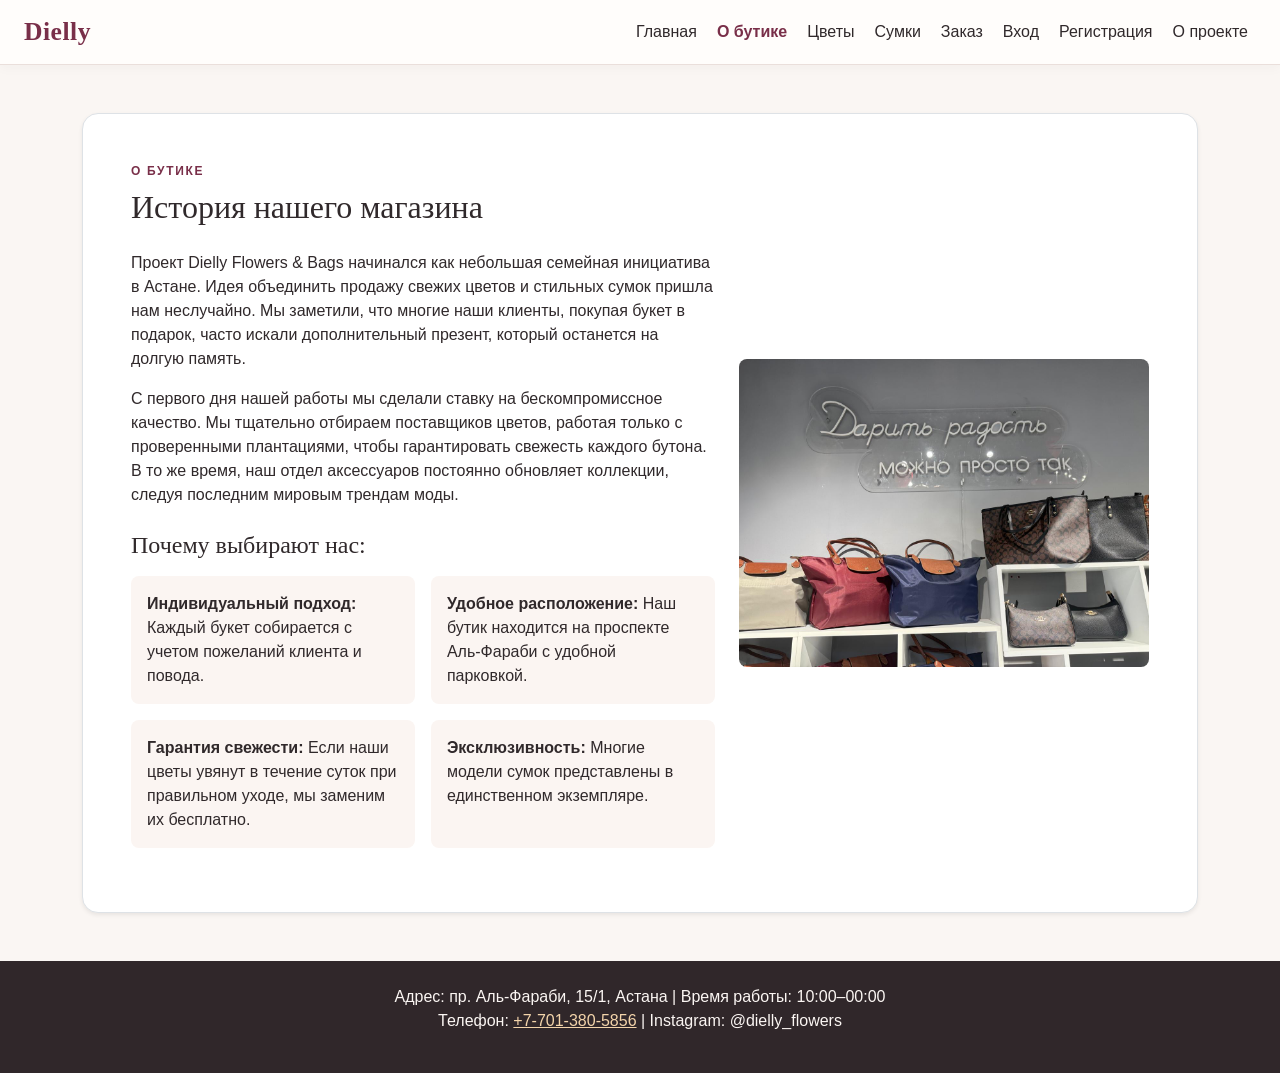
==== commit 8934cd52: "Refine product card styling" ====
--- a/about.html
+++ b/about.html
@@ -13,6 +13,7 @@
 <body class="d-flex flex-column min-vh-100">
     <header class="site-header">
         <nav class="navbar navbar-expand-xl" aria-label="Основная навигация">
+            <!-- container-fluid keeps the navigation full width. -->
             <div class="container-fluid px-3 px-lg-4">
                 <a class="navbar-brand fw-semibold" href="index.html">Dielly</a>
                 <button class="navbar-toggler" type="button" data-bs-toggle="collapse" data-bs-target="#siteNav" aria-controls="siteNav" aria-expanded="false" aria-label="Открыть меню">
@@ -35,31 +36,31 @@
     </header>
 
     <main class="container py-5">
-        <section class="bg-white border rounded-4 shadow-sm p-3 p-md-4">
+        <section class="bg-white border rounded-4 shadow-sm p-4 p-md-5">
             <div class="row g-4 align-items-center">
                 <article class="col-12 col-lg-7">
+                    <p class="eyebrow mb-2">О бутике</p>
                     <h1 class="h2 mb-4">История нашего магазина</h1>
                     <p>Проект Dielly Flowers &amp; Bags начинался как небольшая семейная инициатива в Астане. Идея объединить продажу свежих цветов и стильных сумок пришла нам неслучайно. Мы заметили, что многие наши клиенты, покупая букет в подарок, часто искали дополнительный презент, который останется на долгую память.</p>
                     <p>С первого дня нашей работы мы сделали ставку на бескомпромиссное качество. Мы тщательно отбираем поставщиков цветов, работая только с проверенными плантациями, чтобы гарантировать свежесть каждого бутона. В то же время, наш отдел аксессуаров постоянно обновляет коллекции, следуя последним мировым трендам моды.</p>
                     <h2 class="h4 mt-4 mb-3">Почему выбирают нас:</h2>
-                    <!-- Nested Bootstrap grid: the existing reasons form two columns on wider screens. -->
                     <ul class="row g-3 list-unstyled">
-                        <li class="col-12 col-sm-6"><strong>Индивидуальный подход:</strong> Каждый букет собирается с учетом пожеланий клиента и повода.</li>
-                        <li class="col-12 col-sm-6"><strong>Удобное расположение:</strong> Наш бутик находится на проспекте Аль-Фараби с удобной парковкой.</li>
-                        <li class="col-12 col-sm-6"><strong>Гарантия свежести:</strong> Если наши цветы увянут в течение суток при правильном уходе, мы заменим их бесплатно.</li>
-                        <li class="col-12 col-sm-6"><strong>Эксклюзивность:</strong> Многие модели сумок представлены в единственном экземпляре.</li>
+                        <li class="col-12 col-sm-6"><div class="reason-item rounded-3 p-3 h-100"><strong>Индивидуальный подход:</strong> Каждый букет собирается с учетом пожеланий клиента и повода.</div></li>
+                        <li class="col-12 col-sm-6"><div class="reason-item rounded-3 p-3 h-100"><strong>Удобное расположение:</strong> Наш бутик находится на проспекте Аль-Фараби с удобной парковкой.</div></li>
+                        <li class="col-12 col-sm-6"><div class="reason-item rounded-3 p-3 h-100"><strong>Гарантия свежести:</strong> Если наши цветы увянут в течение суток при правильном уходе, мы заменим их бесплатно.</div></li>
+                        <li class="col-12 col-sm-6"><div class="reason-item rounded-3 p-3 h-100"><strong>Эксклюзивность:</strong> Многие модели сумок представлены в единственном экземпляре.</div></li>
                     </ul>
                 </article>
 
                 <aside class="col-12 col-lg-5 order-first order-lg-last">
-                    <img src="images/1/about.jpg" alt="Витрина магазина Dielly с сумками и неоновой вывеской" class="img-fluid rounded-3 about-photo">
+                    <img src="images/1/about.jpg" alt="Полки с сумками в бутике Dielly" class="img-fluid rounded-3 about-photo">
                 </aside>
             </div>
         </section>
     </main>
 
     <footer class="mt-auto py-4 text-center">
-        <p>Адрес: пр. Аль-Фараби, 15/1, Астана | Время работы: 10:00–00:00</p>
+        <p class="mb-0">Адрес: пр. Аль-Фараби, 15/1, Астана | Время работы: 10:00–00:00</p>
         <p>Телефон: <a href="tel:+77013805856">+7-701-380-5856</a> | Instagram: @dielly_flowers</p>
     </footer>
     <script src="https://cdn.jsdelivr.net/npm/bootstrap@5.3.8/dist/js/bootstrap.bundle.min.js" integrity="sha384-FKyoEForCGlyvwx9Hj09JcYn3nv7wiPVlz7YYwJrWVcXK/BmnVDxM+D2scQbITxI" crossorigin="anonymous"></script>
--- a/css/base.css
+++ b/css/base.css
@@ -1,12 +1,13 @@
 :root {
     --rose: #a94865;
-    --rose-dark: #7d3049;
-    --canvas: #f8f4f1;
+    --rose-dark: #792f49;
+    --canvas: #faf6f3;
+    --ink: #30292b;
 }
 
 body {
     background: var(--canvas);
-    color: #25201f;
+    color: var(--ink);
     font-family: "Segoe UI", Tahoma, sans-serif;
 }
 
@@ -19,13 +20,40 @@
 
 .site-header {
     background: #fffdfb;
-    border-bottom: 1px solid #e9dfda;
+    border-bottom: 1px solid #eadfdb;
+    box-shadow: 0 2px 12px rgba(48, 41, 43, .04);
 }
 
-.navbar-brand, .navbar-brand:hover { color: var(--rose-dark); }
-.navbar .nav-link { color: #25201f; }
-.navbar .nav-link:hover { color: var(--rose-dark); }
-.navbar .nav-link.active { color: var(--rose-dark); font-weight: 700; }
+.navbar-brand { color: var(--rose-dark); font-size: 1.6rem; letter-spacing: .02em; }
+.navbar-brand:hover { color: var(--rose); }
+.navbar .nav-link { color: var(--ink); }
+.navbar .nav-link:hover, .navbar .nav-link.active { color: var(--rose-dark); }
+.navbar .nav-link.active { font-weight: 700; }
+.navbar-toggler { border-color: #dbcac7; }
+
+.eyebrow {
+    color: var(--rose-dark);
+    font-size: .75rem;
+    font-weight: 700;
+    letter-spacing: .14em;
+    text-transform: uppercase;
+}
+
+.hero-panel { background: #f1e5e4; border: 1px solid #e9d8d8; }
+.hero-photo { width: 100%; height: 17rem; object-fit: cover; }
+.category-photo { width: 100%; aspect-ratio: 16 / 10; object-fit: cover; }
+.product-photo { width: 100%; aspect-ratio: 4 / 3; object-fit: cover; }
+.product-photo-top { object-position: center 35%; }
+.product-photo-bottom { object-position: center 60%; }
+.about-photo { width: 100%; max-height: 34rem; object-fit: cover; }
+.auth-photo { max-height: 19rem; object-fit: cover; }
+.team-photo { width: 100%; max-width: 25rem; }
+
+.card { border-radius: 1rem; overflow: hidden; }
+.product-card { transition: transform .2s ease, box-shadow .2s ease; }
+.product-card:hover { transform: translateY(-3px); box-shadow: 0 .6rem 1.4rem rgba(48, 41, 43, .12); }
+.product-price { color: var(--rose-dark); }
+.product-badge { background: #f7e6e9; color: var(--rose-dark); }
 
 .btn-primary {
     --bs-btn-bg: var(--rose);
@@ -48,14 +76,15 @@
     box-shadow: 0 0 0 .25rem rgba(169, 72, 101, .15);
 }
 
-.product-price { color: var(--rose-dark); }
-.product-photo { aspect-ratio: 4 / 4.5; object-fit: cover; }
 .auth-promo { background: var(--rose-dark); }
-.auth-promo h2 { color: #fff; }
-.auth-photo { max-height: 20rem; object-fit: cover; }
-.auth-form { width: min(100%, 28rem); }
+.auth-form { width: 100%; max-width: 28rem; }
 .order-section { max-width: 42rem; }
+.colophon-container { max-width: 62rem; }
 
-footer { background: #2c2424; color: #fbf6f3; }
-footer a { color: #f3cf8d; }
+footer { background: #30272a; color: #fbf6f3; }
+footer a { color: #f3d4aa; }
 footer a:hover { color: #fff; }
+
+@media (min-width: 992px) {
+    .hero-photo { height: 34rem; }
+}
--- a/css/rasul.css
+++ b/css/rasul.css
@@ -1,5 +1 @@
-.about-photo {
-    width: 100%;
-    max-height: 34rem;
-    object-fit: cover;
-}
+.reason-item { background: #fbf5f2; }
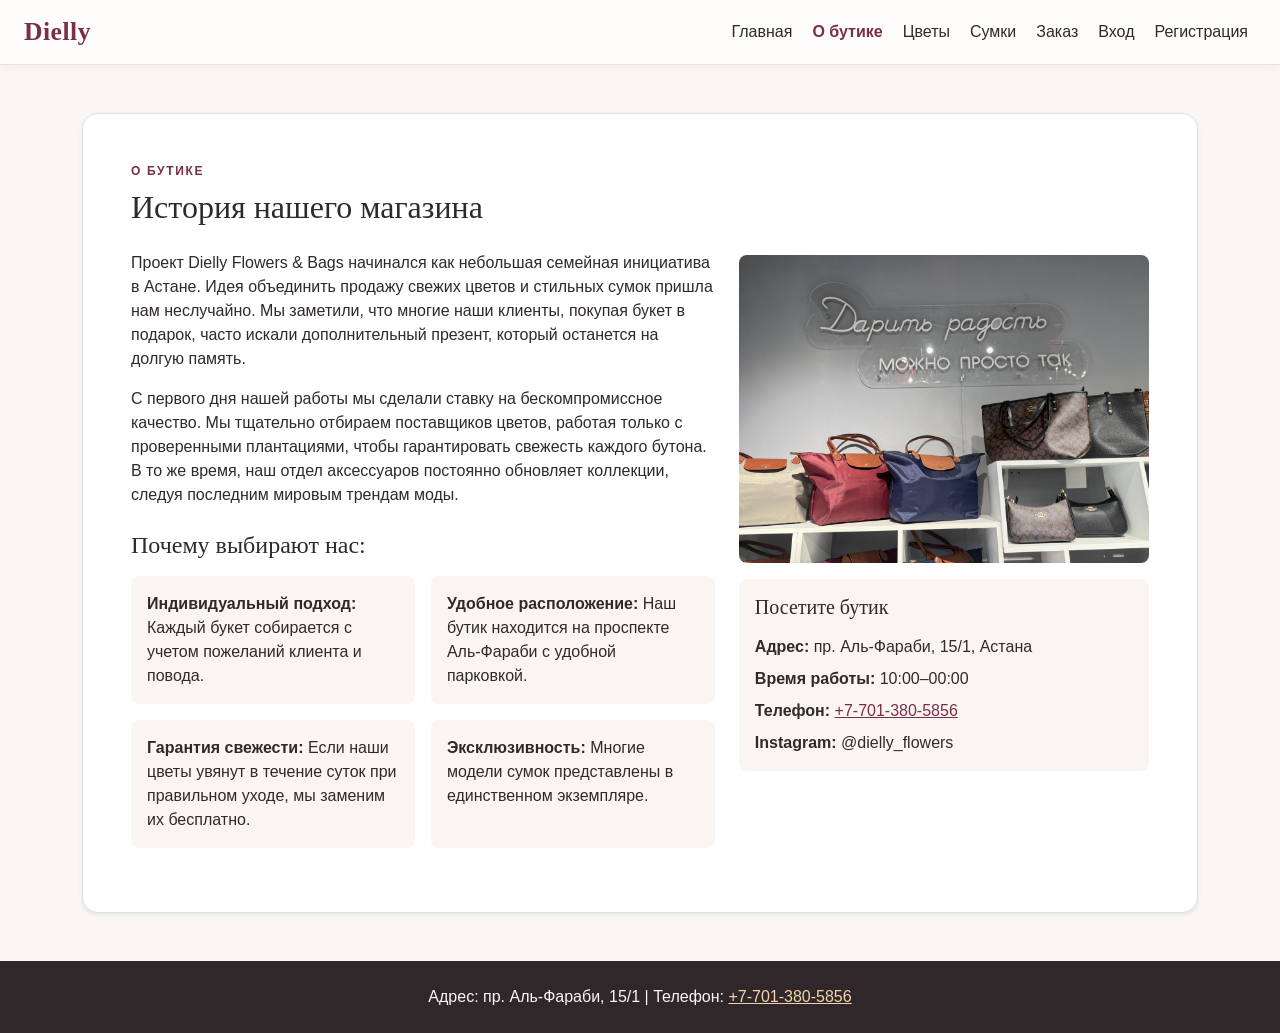
==== commit 521656ee: "Prepare final midterm submission" ====
--- a/about.html
+++ b/about.html
@@ -16,10 +16,10 @@
             <!-- container-fluid keeps the navigation full width. -->
             <div class="container-fluid px-3 px-lg-4">
                 <a class="navbar-brand fw-semibold" href="index.html">Dielly</a>
-                <button class="navbar-toggler" type="button" data-bs-toggle="collapse" data-bs-target="#siteNav" aria-controls="siteNav" aria-expanded="false" aria-label="Открыть меню">
+                <button id="site-nav-toggle" class="navbar-toggler" type="button" data-bs-toggle="collapse" data-bs-target="#site-nav" aria-controls="site-nav" aria-expanded="false" aria-label="Открыть меню">
                     <span class="navbar-toggler-icon"></span>
                 </button>
-                <div class="collapse navbar-collapse" id="siteNav">
+                <div class="collapse navbar-collapse" id="site-nav">
                     <ul class="navbar-nav ms-auto align-items-xl-center gap-xl-1">
                         <li class="nav-item"><a class="nav-link" href="index.html">Главная</a></li>
                         <li class="nav-item"><a class="nav-link active" aria-current="page" href="about.html">О бутике</a></li>
@@ -28,14 +28,13 @@
                         <li class="nav-item"><a class="nav-link" href="order.html">Заказ</a></li>
                         <li class="nav-item"><a class="nav-link" href="login.html">Вход</a></li>
                         <li class="nav-item"><a class="nav-link" href="register.html">Регистрация</a></li>
-                        <li class="nav-item"><a class="nav-link" href="colophon.html">О проекте</a></li>
                     </ul>
                 </div>
             </div>
         </nav>
     </header>
 
-    <main class="container py-5">
+    <main class="container flex-grow-1 py-4 py-md-5">
         <section class="bg-white border rounded-4 shadow-sm p-4 p-md-5">
             <div class="row g-4 align-items-center">
                 <article class="col-12 col-lg-7">
@@ -54,14 +53,20 @@
 
                 <aside class="col-12 col-lg-5 order-first order-lg-last">
                     <img src="images/1/about.jpg" alt="Полки с сумками в бутике Dielly" class="img-fluid rounded-3 about-photo">
+                    <div class="reason-item rounded-3 p-3 mt-3">
+                        <h2 class="h5 mb-3">Посетите бутик</h2>
+                        <p class="mb-2"><strong>Адрес:</strong> пр. Аль-Фараби, 15/1, Астана</p>
+                        <p class="mb-2"><strong>Время работы:</strong> 10:00–00:00</p>
+                        <p class="mb-2"><strong>Телефон:</strong> <a href="tel:+77013805856">+7-701-380-5856</a></p>
+                        <p class="mb-0"><strong>Instagram:</strong> @dielly_flowers</p>
+                    </div>
                 </aside>
             </div>
         </section>
     </main>
 
-    <footer class="mt-auto py-4 text-center">
-        <p class="mb-0">Адрес: пр. Аль-Фараби, 15/1, Астана | Время работы: 10:00–00:00</p>
-        <p>Телефон: <a href="tel:+77013805856">+7-701-380-5856</a> | Instagram: @dielly_flowers</p>
+    <footer class="mt-auto py-4 px-3 text-center">
+        <p class="mb-0">Адрес: пр. Аль-Фараби, 15/1 | Телефон: <a href="tel:+77013805856">+7-701-380-5856</a></p>
     </footer>
     <script src="https://cdn.jsdelivr.net/npm/bootstrap@5.3.8/dist/js/bootstrap.bundle.min.js" integrity="sha384-FKyoEForCGlyvwx9Hj09JcYn3nv7wiPVlz7YYwJrWVcXK/BmnVDxM+D2scQbITxI" crossorigin="anonymous"></script>
 </body>
--- a/css/base.css
+++ b/css/base.css
@@ -47,7 +47,6 @@
 .product-photo-bottom { object-position: center 60%; }
 .about-photo { width: 100%; max-height: 34rem; object-fit: cover; }
 .auth-photo { max-height: 19rem; object-fit: cover; }
-.team-photo { width: 100%; max-width: 25rem; }
 
 .card { border-radius: 1rem; overflow: hidden; }
 .product-card { transition: transform .2s ease, box-shadow .2s ease; }
@@ -79,7 +78,6 @@
 .auth-promo { background: var(--rose-dark); }
 .auth-form { width: 100%; max-width: 28rem; }
 .order-section { max-width: 42rem; }
-.colophon-container { max-width: 62rem; }
 
 footer { background: #30272a; color: #fbf6f3; }
 footer a { color: #f3d4aa; }
--- a/css/rasul.css
+++ b/css/rasul.css
@@ -1 +1,3 @@
-.reason-item { background: #fbf5f2; }
+.reason-item {
+    background: #fbf5f2;
+}
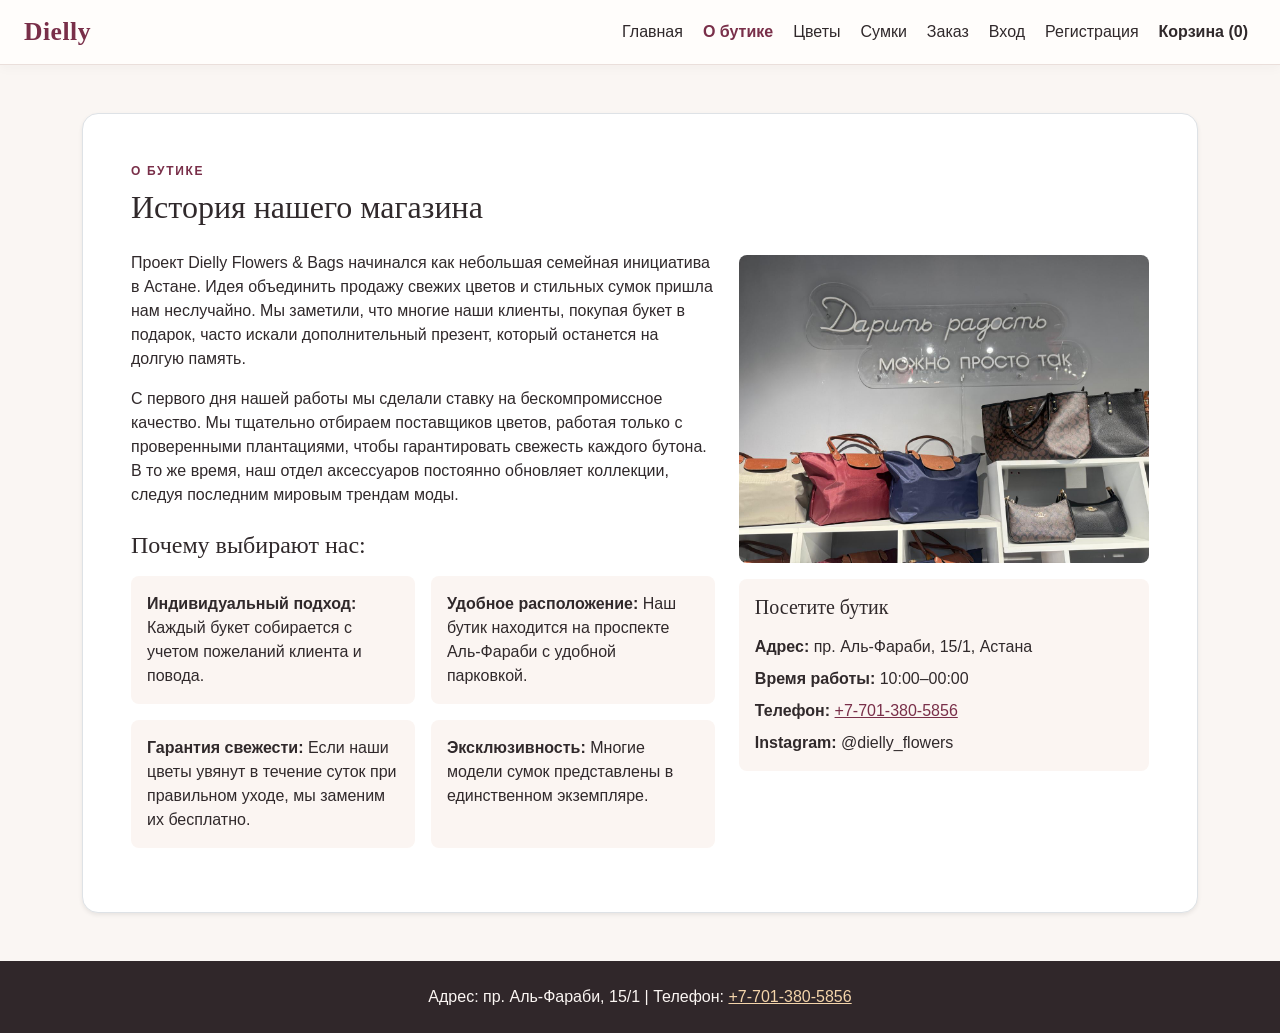
==== commit e4928a18: "feat: add JavaScript product data" ====
--- a/about.html
+++ b/about.html
@@ -9,6 +9,8 @@
     <link href="https://cdn.jsdelivr.net/npm/bootstrap@5.3.8/dist/css/bootstrap.min.css" rel="stylesheet" integrity="sha384-sRIl4kxILFvY47J16cr9ZwB07vP4J8+LH7qKQnuqkuIAvNWLzeN8tE5YBujZqJLB" crossorigin="anonymous">
     <link rel="stylesheet" href="css/base.css">
     <link rel="stylesheet" href="css/rasul.css">
+    <script src="js/data.js" defer></script>
+    <script src="js/main.js" defer></script>
 </head>
 <body class="d-flex flex-column min-vh-100">
     <header class="site-header">
